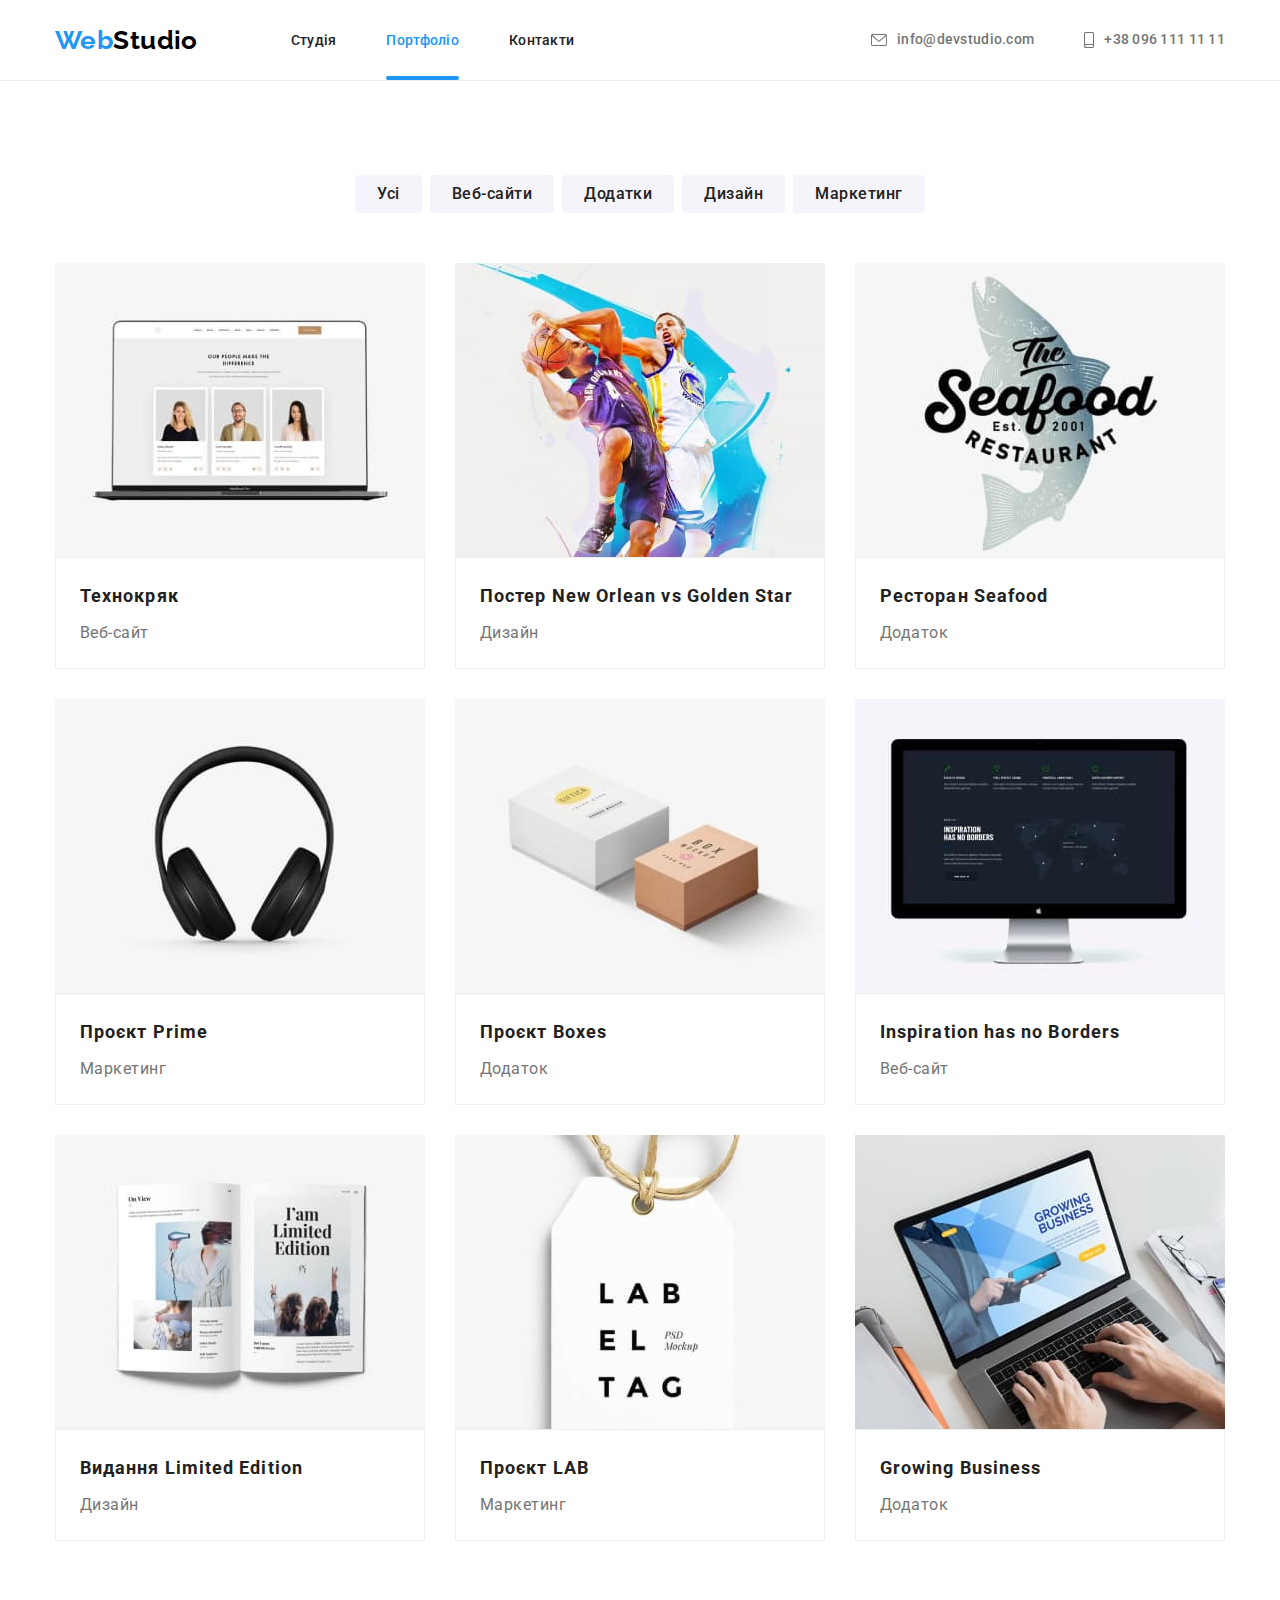
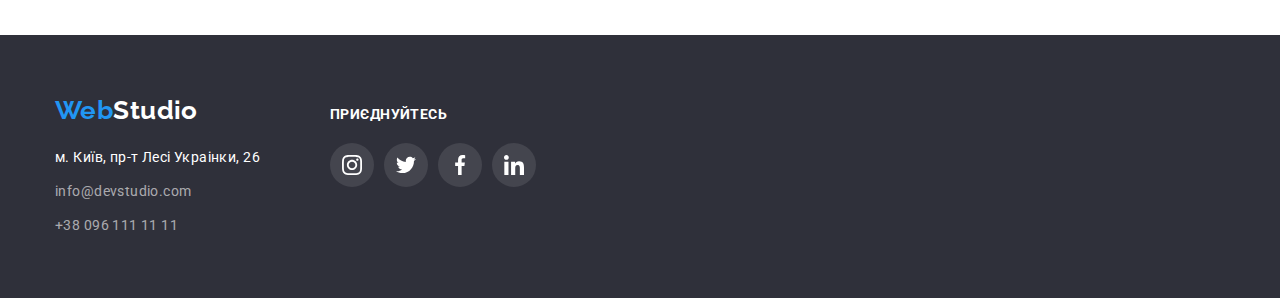
==== portfolio.html @ a572e268 "Initial commit" ====
<!DOCTYPE html>
<html lang="uk">
  <head>
    <meta charset="UTF-8" />
    <meta http-equiv="X-UA-Compatible" content="IE=edge" />
    <meta name="viewport" content="width=device-width, initial-scale=1.0" />
    <title>Portfolio</title>
    <link rel="preconnect" href="https://fonts.googleapis.com" />
    <link rel="preconnect" href="https://fonts.gstatic.com" crossorigin />
    <link href="https://fonts.googleapis.com/css2?family=Raleway:wght@700&family=Roboto:wght@400;500;700;900&display=swap" rel="stylesheet" />
    <link rel="stylesheet" href="https://cdnjs.cloudflare.com/ajax/libs/modern-normalize/1.1.0/modern-normalize.min.css" />
    <link rel="stylesheet" href="./css/style.css" />
  </head>

  <body>
    <header class="page-header">
      <div class="nav-container container">
        <nav class="nav">
          <a class="logo link" href="./index.html"><span>Web</span>Studio</a>
          <ul class="nav-link list">
            <li class="item"><a class="nav-link-item link" href="./index.html">Студія</a></li>
            <li class="item"><a class="nav-link-item link current" href="./portfolio.html">Портфоліо</a></li>
            <li class="item"><a class="nav-link-item link" href="#">Контакти</a></li>
          </ul>
        </nav>
        <ul class="contact list">
          <li class="item">
            <a class="contact-item link" href="mailto:info@devstudio.com" lang="en">
              <svg class="icon" width="16" height="12">
                <use href="./images/sprite.svg#icon-mail"></use>
              </svg>
              info@devstudio.com</a
            >
          </li>
          <li class="item">
            <a class="contact-item link" href="tel:+380961111111">
              <svg class="icon" width="10" height="16">
                <use href="./images/sprite.svg#icon-smartphone"></use>
              </svg>
              +38 096 111 11 11</a
            >
          </li>
        </ul>
      </div>
    </header>

    <main>
      <section class="filter">
        <div class="container">
          <h1 class="visually-hidden">Фільтр портфоліо</h1>
          <ul class="filter-list list">
            <li class="item"><button class="btn btn-filter" type="button">Усі</button></li>
            <li class="item">
              <button class="btn btn-filter" type="button">Веб-сайти</button>
            </li>
            <li class="item"><button class="btn btn-filter" type="button">Додатки</button></li>
            <li class="item"><button class="btn btn-filter" type="button">Дизайн</button></li>
            <li class="item">
              <button class="btn btn-filter" type="button">Маркетинг</button>
            </li>
          </ul>
          <ul class="cads-list list">
            <li class="item">
              <a class="cads-list-link link" href="#">
                <div class="cads-thumb">
                  <img src="./images/technocryck.jpg" width="370" alt="відкритий ноутбук, на екрані зображені фото картки" />
                  <div class="overley">
                    <p class="overley-text">
                      Ресурс пропонує комплексні пропозиції з різним рівнем функціоналу та сервісів. Все це дозволить відвідувачу отримати вичерпні відомості про компанію чи приватну особу.
                    </p>
                  </div>
                </div>
                <div class="cads-content">
                  <h2 class="cads-title">Технокряк</h2>
                  <p class="cads-text">Веб-сайт</p>
                </div>
              </a>
            </li>
            <li class="item">
              <a class="cads-list-link link" href="#">
                <div class="cads-thumb">
                  <img src="./images/poster.jpg" width="370" alt="два боскетболіста з м'ячем" />
                  <div class="overley">
                    <p class="overley-text">
                      Ресурс пропонує комплексні пропозиції з різним рівнем функціоналу та сервісів. Все це дозволить відвідувачу отримати вичерпні відомості про компанію чи приватну особу.
                    </p>
                  </div>
                </div>
                <div class="cads-content">
                  <h2 class="cads-title">Постер New Orlean vs Golden Star</h2>
                  <p class="cads-text">Дизайн</p>
                </div>
              </a>
            </li>
            <li class="item">
              <a class="cads-list-link link" href="#">
                <div class="cads-thumb">
                  <img src="./images/restoran.jpg" width="370" alt="силует риби - логотип ресторану" />
                  <div class="overley">
                    <p class="overley-text">
                      Ресурс пропонує комплексні пропозиції з різним рівнем функціоналу та сервісів. Все це дозволить відвідувачу отримати вичерпні відомості про компанію чи приватну особу.
                    </p>
                  </div>
                </div>
                <div class="cads-content">
                  <h2 class="cads-title">Ресторан Seafood</h2>
                  <p class="cads-text">Додаток</p>
                </div>
              </a>
            </li>
            <li class="item">
              <a class="cads-list-link link" href="#">
                <div class="cads-thumb">
                  <img src="./images/projectprime.jpg" width="370" alt="чоні навушники" />
                  <div class="overley">
                    <p class="overley-text">
                      Ресурс пропонує комплексні пропозиції з різним рівнем функціоналу та сервісів. Все це дозволить відвідувачу отримати вичерпні відомості про компанію чи приватну особу.
                    </p>
                  </div>
                </div>
                <div class="cads-content">
                  <h2 class="cads-title">Проєкт Prime</h2>
                  <p class="cads-text">Маркетинг</p>
                </div>
              </a>
            </li>
            <li class="item">
              <a class="cads-list-link link" href="#">
                <div class="cads-thumb">
                  <img src="./images/projectbox.jpg" width="370" alt="дві картонні коробочки білого та рожевого кольору" />
                  <div class="overley">
                    <p class="overley-text">
                      Ресурс пропонує комплексні пропозиції з різним рівнем функціоналу та сервісів. Все це дозволить відвідувачу отримати вичерпні відомості про компанію чи приватну особу.
                    </p>
                  </div>
                </div>
                <div class="cads-content">
                  <h2 class="cads-title">Проєкт Boxes</h2>
                  <p class="cads-text">Додаток</p>
                </div>
              </a>
            </li>
            <li class="item">
              <a class="cads-list-link link" href="#">
                <div class="cads-thumb">
                  <img src="./images/inspiration.jpg" width="370" alt="монітор коп'ютера" />
                  <div class="overley">
                    <p class="overley-text">
                      Ресурс пропонує комплексні пропозиції з різним рівнем функціоналу та сервісів. Все це дозволить відвідувачу отримати вичерпні відомості про компанію чи приватну особу.
                    </p>
                  </div>
                </div>
                <div class="cads-content">
                  <h2 class="cads-title">Inspiration has no Borders</h2>
                  <p class="cads-text">Веб-сайт</p>
                </div>
              </a>
            </li>
            <li class="item">
              <a class="cads-list-link link" href="#">
                <div class="cads-thumb">
                  <img src="./images/limitededition.jpg" width="370" alt="розгорнута книжка" />
                  <div class="overley">
                    <p class="overley-text">
                      Ресурс пропонує комплексні пропозиції з різним рівнем функціоналу та сервісів. Все це дозволить відвідувачу отримати вичерпні відомості про компанію чи приватну особу.
                    </p>
                  </div>
                </div>
                <div class="cads-content">
                  <h2 class="cads-title">Видання Limited Edition</h2>
                  <p class="cads-text">Дизайн</p>
                </div>
              </a>
            </li>
            <li class="item">
              <a class="cads-list-link link" href="#">
                <div class="cads-thumb">
                  <img src="./images/projectlab.jpg" width="370" alt="бирка білого кольору з написом" />
                  <div class="overley">
                    <p class="overley-text">
                      Ресурс пропонує комплексні пропозиції з різним рівнем функціоналу та сервісів. Все це дозволить відвідувачу отримати вичерпні відомості про компанію чи приватну особу.
                    </p>
                  </div>
                </div>
                <div class="cads-content">
                  <h2 class="cads-title">Проєкт LAB</h2>
                  <p class="cads-text">Маркетинг</p>
                </div>
              </a>
            </li>
            <li class="item">
              <a class="cads-list-link link" href="#">
                <div class="cads-thumb">
                  <img src="./images/growingbusiness.jpg" width="370" alt="людина працює за ноубуком" />
                  <div class="overley">
                    <p class="overley-text">
                      Ресурс пропонує комплексні пропозиції з різним рівнем функціоналу та сервісів. Все це дозволить відвідувачу отримати вичерпні відомості про компанію чи приватну особу.
                    </p>
                  </div>
                </div>
                <div class="cads-content">
                  <h2 class="cads-title">Growing Business</h2>
                  <p class="cads-text">Додаток</p>
                </div>
              </a>
            </li>
          </ul>
        </div>
      </section>
    </main>

    <footer class="footer">
      <div class="footer-page container">
        <div class="contact-box">
          <a class="footer-logo link" href="./index.html"><span>Web</span>Studio</a>
          <address>
            <ul class="footer-contact list">
              <li class="item">
                <a class="footer-contact-link link" href="https://goo.gl/maps/CPtrU1FHBa2aNyZL9" target="_blank" rel="noopener noreferrer nofollow">м. Київ, пр-т Лесі Украінки, 26</a>
              </li>
              <li class="item">
                <a class="footer-contact-item link" href="mailto:info@devstudio.com" lang="en">info@devstudio.com</a>
              </li>
              <li class="item">
                <a class="footer-contact-item link" href="tel:+380961111111">+38 096 111 11 11</a>
              </li>
            </ul>
          </address>
        </div>
        <div class="join">
          <p class="join-text">Приєднуйтесь</p>
          <ul class="social-link list">
            <li>
              <a class="link" href="#">
                <svg class="icon-social" width="20" height="20">
                  <use href="./images/sprite.svg#icon-instagram"></use>
                </svg>
              </a>
            </li>
            <li>
              <a class="link" href="#">
                <svg class="icon-social" width="20" height="20">
                  <use href="./images/sprite.svg#icon-twitter"></use>
                </svg>
              </a>
            </li>
            <li>
              <a class="link" href="#">
                <svg class="icon-social" width="20" height="20">
                  <use href="./images/sprite.svg#icon-facebook"></use>
                </svg>
              </a>
            </li>
            <li>
              <a class="link" href="#">
                <svg class="icon-social" width="20" height="20">
                  <use href="./images/sprite.svg#icon-linkedin"></use>
                </svg>
              </a>
            </li>
          </ul>
        </div>
      </div>
    </footer>
  </body>
</html>
---- css/style.css ----
:root {
  --brand-color: #212121;
  --secondary-color: #757575;
  --brand-bg-color: #2f303a;
  --secondary-bg-color: #ffffff;
  --accent-color: #2196f3;
  --footer-contact-item: rgba(255, 255, 255, 0.6);
  --bg-color-btn-filter: #f5f4fa;
  --bg-color-icon-box: #f5f4fa;
  --color-logo: #000000;
  --btn-service-hover: #188ce8;
  --border-cads: 1px solid #eeeeee;
  --icon: #afb1b8;

  --transition-duration: 250ms;
  --transition-timing-function: cubic-bezier(0.4, 0, 0.2, 1);
}

/* ----------common---------- */

body {
  font-family: "Roboto", sans-serif;
  font-size: 14px;
  letter-spacing: 0.03em;
  color: var(--brand-color);
  background-color: var(--secondary-bg-color);
}

h1,
h2,
h3,
h4,
h5,
h6,
p {
  margin: 0;
}

img {
  display: block;
  max-width: 100%;
  height: auto;
}

ul,
ol {
  padding: 0;
  margin: 0;
}

button {
  display: block;
  cursor: pointer;
  border: none;
  border-radius: 4px;
}

/* ----------service---------- */

.link {
  text-decoration: none;
}

.list {
  list-style-type: none;
}

.visually-hidden {
  position: absolute;
  white-space: nowrap;
  width: 1px;
  height: 1px;
  overflow: hidden;
  border: 0;
  padding: 0;
  clip: rect(0 0 0 0);
  clip-path: inset(50%);
  margin: -1px;
}

.container {
  width: 1200px;
  margin: 0 auto;
  padding: 0 15px;
}

/* ----------header---------- */

.page-header {
  background-color: var(--secondary-bg-color);
  border-bottom: 1px solid #ececec;
}

.nav-container {
  display: flex;
  height: 80px;
}

.nav-container .item {
  margin-right: 50px;
}

.nav-container .item:last-child {
  margin-right: 0px;
}

.nav,
.nav-link,
.contact {
  display: flex;
  padding: 0;
  align-items: center;
}

.contact {
  margin-left: auto;
}

.logo {
  display: block;
  margin-right: 93px;

  font-family: "Raleway", sans-serif;
  font-weight: 700;
  font-size: 26px;
  line-height: 1.19;
  color: var(--color-logo);
}

.logo > span {
  color: var(--accent-color);
}

.nav-link-item,
.contact-item {
  padding: 32px 0;
  font-weight: 500;
  line-height: 1.14;
  letter-spacing: 0.02em;
  color: var(--brand-color);

  transition: color var(--transition-duration) var(--transition-timing-function);
}

.contact-item {
  display: flex;
  align-items: center;
  color: var(--secondary-color);
}

.contact-item .icon {
  display: block;
  margin-right: 10px;
  fill: currentColor;
}

.contact-item:hover .icon,
.contact-item:focus .icon {
  fill: currentColor;
}

/* ----------hero---------- */

.hero {
  max-width: 1600px;
  height: 600px;
  padding: 200px 0;
  margin: 0 auto;
  text-align: center;
  background-image: linear-gradient(rgba(47, 48, 58, 0.4), rgba(47, 48, 58, 0.4)), url(../images/hero-bg.jpg);
  background-size: cover;
  background-repeat: no-repeat;
  background-position: center;
}

.hero-title {
  width: 696px;
  margin: auto;
  font-weight: 900;
  font-size: 44px;
  line-height: 1.36;
  text-align: center;
  letter-spacing: 0.06em;
  text-transform: uppercase;
  color: var(--secondary-bg-color);
}

.btn-servise {
  min-width: 216px;
  margin: 30px auto 0;
  padding: 10px 32px;

  font-family: inherit;
  font-weight: 700;
  font-size: 16px;
  line-height: 1.88;
  align-content: center;
  text-align: center;
  letter-spacing: 0.06em;

  color: var(--secondary-bg-color);
  background-color: var(--accent-color);
  border-radius: 4px;
  cursor: pointer;

  transition:  background-color var(--transition-duration) var(--transition-timing-function), box-shadow var(--transition-duration) var(--transition-timing-function);
}

.btn-servise:hover,
.btn-servise:focus {
  background-color: var(--btn-service-hover);
  box-shadow: 0px 4px 4px rgba(0, 0, 0, 0.15);
}

/* ----------advantages---------- */

.advantages {
  padding-top: 94px;
}

.advantages-list {
  display: flex;
  gap: 30px;
}

.advantages-list .item {
  width: calc((100% - 3 * 30px) / 4);
}

.icon-box {
  display: flex;
  justify-content: center;
  align-items: center;
  height: 120px;
  margin-bottom: 30px;
  background-color: var(--bg-color-icon-box);
  border-radius: 4px;
}

.icon-box .icon {
  width: 70px;
  height: 70px;
}

/* .advantages-list .item::before {
  content: "";
  display: block;
  height: 120px;
  margin-bottom: 30px;
  background-image: url(../images/advantages-astronaut.svg);
  background-size: 70 px;
  background-repeat: no-repeat;
  background-position: center;
  background-color: var(--bg-color-btn-filter);
} */

.advantages-list-title {
  margin-bottom: 10px;
  font-weight: 700;
  font-size: 14px;
  line-height: 1.14;
  text-transform: uppercase;
}

.advantages p {
  line-height: 1.71;
  color: var(--secondary-color);
}

/* ----------work---------- */

.work {
  padding-top: 94px;
  padding-bottom: 94px;
}
.work-title {
  margin: 0 auto 50px;
  font-weight: 700;
  font-size: 36px;
  line-height: 1.17;
  text-align: center;
}

.work-list {
  display: flex;
  gap: 30px;
}

.work-list .item {
  position: relative;
  width: calc((100% - 2 * 30px) / 3);
}

.work-text {
  position: absolute;
  bottom: 0;
  width: 100%;
  height: 70px;
  display: flex;
  justify-content: center;
  align-items: center;
  font-weight: 700;
    line-height: 1.14;
    text-transform: uppercase;
  color: var(--secondary-bg-color);
  background: rgba(47, 48, 58, 0.8);
}

/* ----------team---------- */

.team {
  padding: 94px 0;
  background-color: var(--bg-color-btn-filter);
}

.team-title {
  margin: 0 auto 50px;
  font-weight: 700;
  font-size: 36px;
  line-height: 1.17;
  text-align: center;
}

.team-list {
  display: flex;
  gap: 30px;
}

.team-list-item {
  width: calc((100% - 3 * 30px) / 4);
  background-color: var(--secondary-bg-color);
  box-shadow: 0px 1px 3px rgba(0, 0, 0, 0.12), 0px 1px 1px rgba(0, 0, 0, 0.14), 0px 2px 1px rgba(0, 0, 0, 0.2);
  border-radius: 0px 0px 4px 4px;
}

.team-content {
  padding: 30px 0;
}

.team-list-title {
  margin-bottom: 10px;
  text-align: center;
  font-weight: 500;
  font-size: 16px;
  line-height: 1.19;
}

.team-text {
  margin-bottom: 16px;
  text-align: center;
  font-size: 16px;
  line-height: 1.19;
  color: var(--secondary-color);
}

.social-link {
  display: flex;
  justify-content: center;
  gap: 10px;
}

.social-link .link {
  display: flex;
  justify-content: center;
  align-items: center;
  width: 44px;
  height: 44px;
  border-radius: 50%;
  color: var(--icon);

  transition:  background-color var(--transition-duration) var(--transition-timing-function), color var(--transition-duration) var(--transition-timing-function);
}

.icon-social {
  fill: currentColor;
}

.social-link .link:hover,
.social-link .link:focus {
  background-color: var(--accent-color);
  color: var(--secondary-bg-color);
}

/* ----------clients---------- */

.clients {
  padding: 94px 0;
}

.clients-title {
  font-weight: 700;
  font-size: 36px;
  line-height: 1.17;
  text-align: center;
  margin-bottom: 50px;
}

.clients-list {
  display: flex;
  gap: 30px;
}

.clients-list .link {
  display: flex;
  justify-content: center;
  align-items: center;
  width: 170px;
  height: 92px;
  border: 1px solid #afb1b8;
  border-radius: 4px;
  color: var(--icon);

  transition:  color var(--transition-duration) var(--transition-timing-function), border-color var(--transition-duration) var(--transition-timing-function);
}

.clients-list .link:hover,
.clients-list .link:focus {
  color: var(--accent-color);
  border-color: var(--accent-color);
}

.icon-company {
  fill: currentColor;
}

/* ----------filter---------- */

.filter {
  padding: 94px 0;
}

.filter-list {
  display: flex;
  justify-content: center;
  margin-bottom: 50px;
}

.filter-list .item {
  margin-right: 8px;
}

.filter-list .item:last-child {
  margin-right: 0;
}

.btn-filter {
  padding: 6px 22px;
  font-family: inherit;
  font-weight: 500;
  font-size: 16px;
  line-height: 1.62;
  text-align: center;
  letter-spacing: 0.03em;

  color: var(--brand-color);
  background-color: var(--bg-color-btn-filter);
  border-radius: 4px;
  border: none;
  cursor: pointer;

  transition:  box-shadow var(--transition-duration) var(--transition-timing-function), background-color var(--transition-duration) var(--transition-timing-function), color var(--transition-duration) var(--transition-timing-function);
  
}

.btn-filter:hover,
.btn-filter:focus {
  box-shadow: 0px 3px 1px rgba(0, 0, 0, 0.1), 0px 1px 2px rgba(0, 0, 0, 0.08), 0px 2px 2px rgba(0, 0, 0, 0.12);
  background-color: var(--accent-color);
  color: var(--secondary-bg-color);
}

/* ----------cads---------- */

.cads-list {
  display: flex;
  flex-wrap: wrap;
  gap: 30px;
}

.cads-list .item {
  width: calc((100% - 2 * 30px) / 3);
}

.cads-list-link {
  display: block;
  transition:  box-shadow var(--transition-duration) var(--transition-timing-function);
}

.cads-list-link:hover,
.cads-list-link:focus {
  box-shadow: 0px 1px 1px rgba(0, 0, 0, 0.12), 0px 4px 4px rgba(0, 0, 0, 0.06), 1px 4px 6px rgba(0, 0, 0, 0.16);
}

.cads-content {
  padding: 20px 24px;
  border: var(--border-cads);
}
.cads-title {
  margin-bottom: 4px;
  font-weight: 700;
  font-size: 18px;
  line-height: 2;
  letter-spacing: 0.06em;
  color: var(--brand-color);
}

.cads-text {
  font-size: 16px;
  line-height: 1.88;
  letter-spacing: 0.03em;
  color: var(--secondary-color);
}

/* ----------overley for cads---------- */

.cads-thumb {
  position: relative;
  overflow: hidden;
}

.overley {
  position: absolute;
  top: 0;
  left: 0;
  width: 100%;
  height: 100%;
  padding: 63px 24px;
  background: rgba(33, 150, 243, 0.9);
  transform: translatey(100%);
  transition: transform var(--transition-duration) var(--transition-timing-function);
}

.overley-text {
  font-size: 18px;
  line-height: 1.56;
  color: var(--secondary-bg-color);
}

.cads-list-link:hover .overley,
.cads-list-link:focus .overley {
  transform: translatey(0);
}

/* ----------footer---------- */

.footer {
  background-color: var(--brand-bg-color);
  padding: 60px 0;
}

.footer-page {
  display: flex;
  align-items: baseline;
}

.footer-logo {
  display: block;
  margin-bottom: 20px;
  font-family: "Raleway", sans-serif;
  font-weight: 700;
  font-size: 26px;
  line-height: 1.19;
  color: var(--secondary-bg-color);
}

.footer-logo > span {
  color: var(--accent-color);
}

.footer-contact {
  line-height: 1.71;
  font-style: normal;
}

.footer-contact .item:not(:last-child) {
  margin-bottom: 10px;
}

.footer-contact-link {
  line-height: 1.71;
  color: var(--secondary-bg-color);

  transition: color var(--transition-duration) var(--transition-timing-function);
}

.footer-contact-item {
  line-height: 1.71;
  color: var(--footer-contact-item);

  transition: color var(--transition-duration) var(--transition-timing-function);
}

.join {
  margin-left: 70px;
}

.join-text {
  margin-bottom: 20px;
  font-weight: 700;
  font-size: 14px;
  line-height: 1.14;
  text-transform: uppercase;
  color: var(--secondary-bg-color);
}

.join .link {
  color: var(--secondary-bg-color);
  background: rgba(255, 255, 255, 0.1);
}

.join .icon-social {
  fill: currentColor;
}

.join .link:hover,
.join .link:focus {
  background-color: var(--accent-color);
}

/* ----------backdrop---------- */

.backdrop {
  position: fixed;
  top: 0;
  left: 0;
  width: 100%;
  height: 100%;
  background: rgba(0, 0, 0, 0.2);
  opacity: 1;
  transition: opacity var(--transition-duration) var(--transition-timing-function);
}

.backdrop.is-hidden {
  opacity: 0;
  pointer-events: none;
}

/* ----------modal---------- */

.backdrop.is-hidden .modal {
  transform: translate(-50%, -50%) scale(0.8);
}

.modal {
  position: absolute;
  top: 50%;
  left: 50%;
  transform: translate(-50%, -50%) scale(1);

  width: 528px;
  height: 581px;

  background: var(--secondary-bg-color);
  box-shadow: 0px 1px 3px rgba(0, 0, 0, 0.12), 0px 1px 1px rgba(0, 0, 0, 0.14), 0px 2px 1px rgba(0, 0, 0, 0.2);
  border-radius: 4px;

  transition: transform var(--transition-duration) var(--transition-timing-function);
}

.btn-close {
  position: absolute;
  top: 8px;
  right: 8px;
  width: 30px;
  height: 30px;
  border-radius: 50%;
  background: transparent;
  border: 1px solid rgba(0, 0, 0, 0.1);
  transition: border-color var(--transition-duration) var(--transition-timing-function);
}

.btn-close:hover,
.btn-close:focus {
  border-color: var(--accent-color);
}

/* ----------effects---------- */

.nav-link-item:hover,
.nav-link-item:focus,
.contact-item:hover,
.contact-item:focus,
.footer-contact-link:hover,
.footer-contact-link:focus,
.footer-contact-item:hover,
.footer-contact-item:focus {
  color: var(--accent-color);
 }

.current {
  position: relative;
  color: var(--accent-color);
}

.current::after {
  position: absolute;
  bottom: 0;
  content: "";
  display: block;
  width: 100%;
  height: 4px;
  border-radius: 2px;
  background-color: var(--accent-color);
}
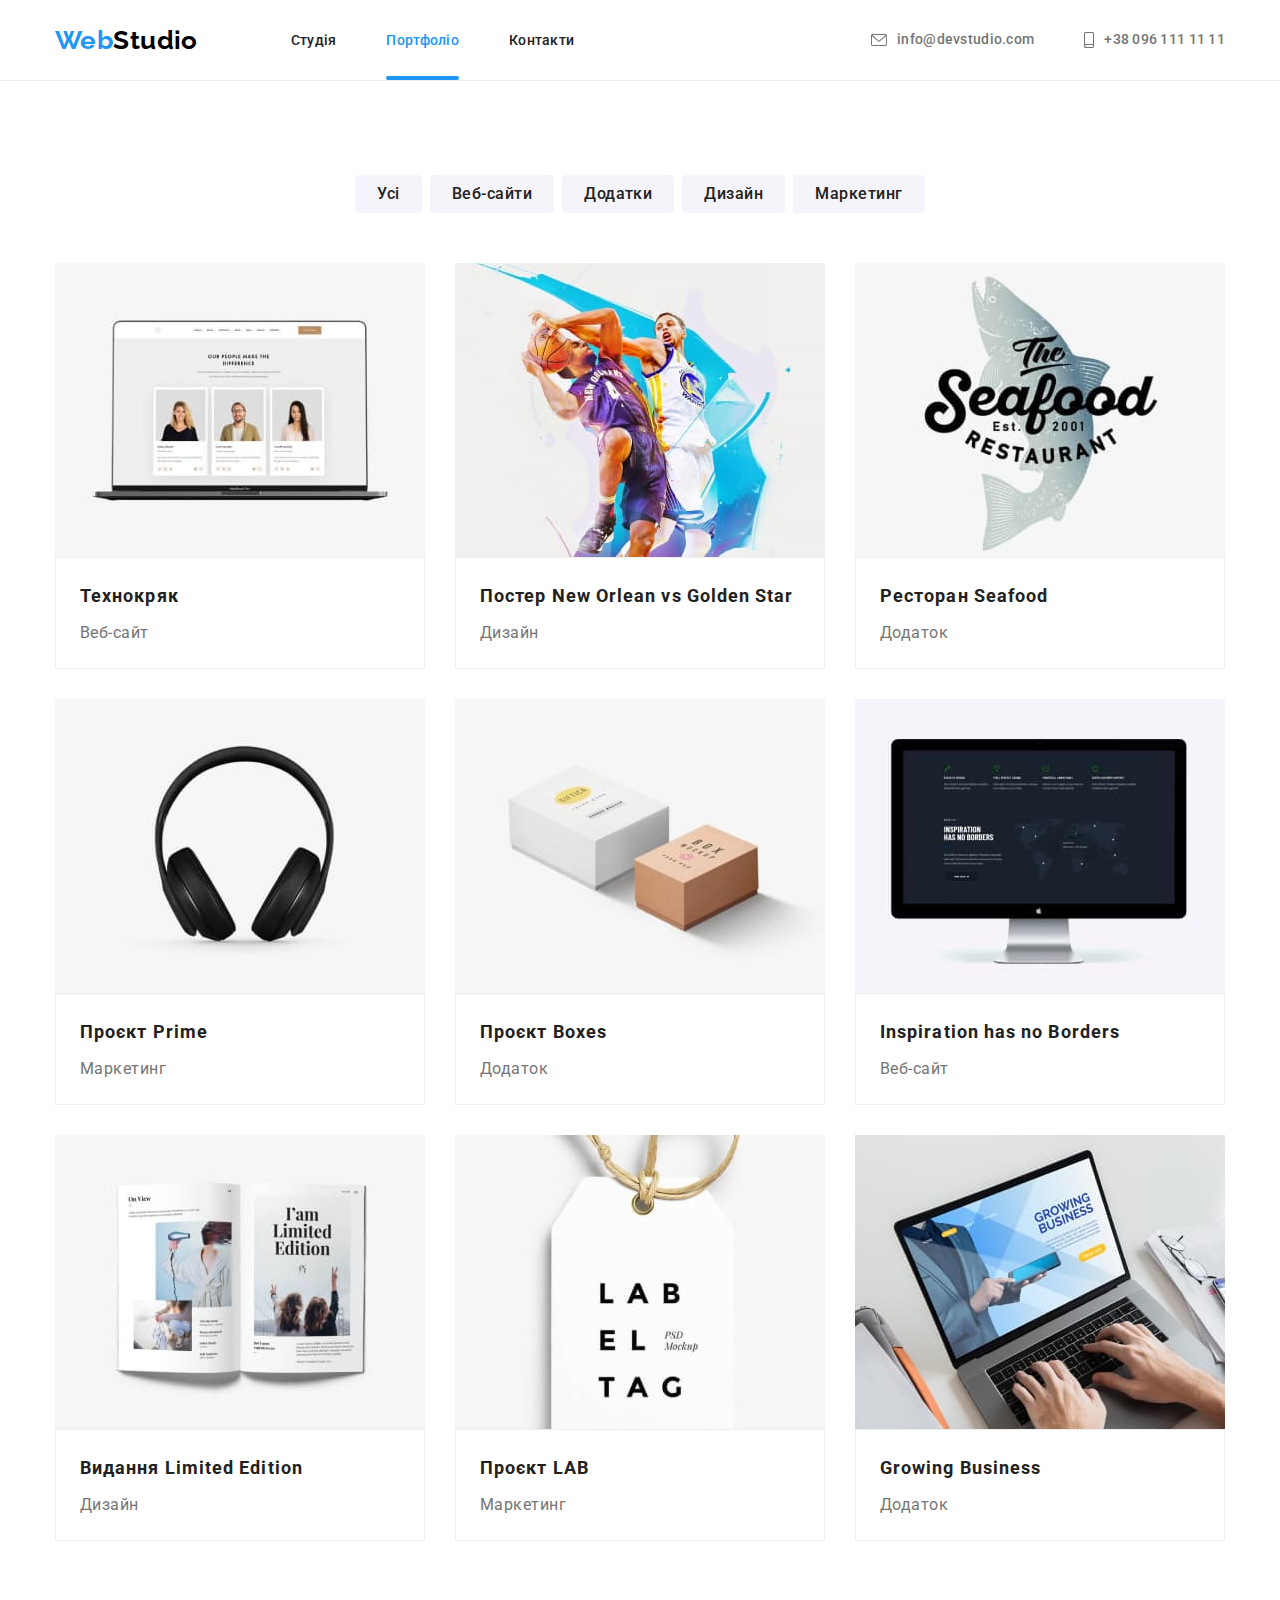
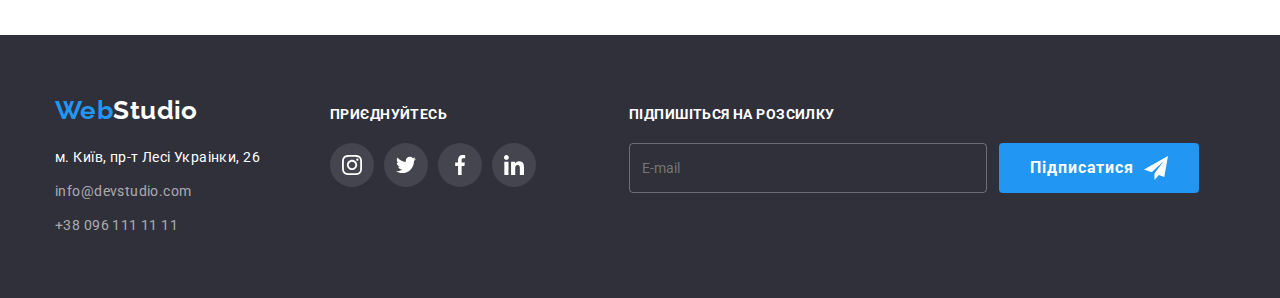
==== commit 382bd1bd: "created the form" ====
--- a/portfolio.html
+++ b/portfolio.html
@@ -260,6 +260,20 @@
             </li>
           </ul>
         </div>
+        <div class="subscribe">
+          <p class="subscribe-text">Підпишіться на розсилку</p>
+          <form action="" autocomplete="off">
+            <div class="subscribe-wrapper">
+              <input class="input-subscribe" type="email" name="mail" placeholder="E-mail" />
+              <button class="btn-subscribe" type="submit">
+                Підписатися
+                <svg class="icon-social" width="24" height="24">
+                  <use href="./images/sprite.svg#icon-send"></use>
+                </svg>
+              </button>
+            </div>
+          </form>
+        </div>
       </div>
     </footer>
   </body>
--- a/css/style.css
+++ b/css/style.css
@@ -201,9 +201,8 @@
   color: var(--secondary-bg-color);
   background-color: var(--accent-color);
   border-radius: 4px;
-  cursor: pointer;
-
-  transition:  background-color var(--transition-duration) var(--transition-timing-function), box-shadow var(--transition-duration) var(--transition-timing-function);
+
+  transition: background-color var(--transition-duration) var(--transition-timing-function), box-shadow var(--transition-duration) var(--transition-timing-function);
 }
 
 .btn-servise:hover,
@@ -300,8 +299,8 @@
   justify-content: center;
   align-items: center;
   font-weight: 700;
-    line-height: 1.14;
-    text-transform: uppercase;
+  line-height: 1.14;
+  text-transform: uppercase;
   color: var(--secondary-bg-color);
   background: rgba(47, 48, 58, 0.8);
 }
@@ -368,7 +367,7 @@
   border-radius: 50%;
   color: var(--icon);
 
-  transition:  background-color var(--transition-duration) var(--transition-timing-function), color var(--transition-duration) var(--transition-timing-function);
+  transition: background-color var(--transition-duration) var(--transition-timing-function), color var(--transition-duration) var(--transition-timing-function);
 }
 
 .icon-social {
@@ -410,7 +409,7 @@
   border-radius: 4px;
   color: var(--icon);
 
-  transition:  color var(--transition-duration) var(--transition-timing-function), border-color var(--transition-duration) var(--transition-timing-function);
+  transition: color var(--transition-duration) var(--transition-timing-function), border-color var(--transition-duration) var(--transition-timing-function);
 }
 
 .clients-list .link:hover,
@@ -456,10 +455,9 @@
   background-color: var(--bg-color-btn-filter);
   border-radius: 4px;
   border: none;
-  cursor: pointer;
-
-  transition:  box-shadow var(--transition-duration) var(--transition-timing-function), background-color var(--transition-duration) var(--transition-timing-function), color var(--transition-duration) var(--transition-timing-function);
-  
+
+  transition: box-shadow var(--transition-duration) var(--transition-timing-function), background-color var(--transition-duration) var(--transition-timing-function),
+    color var(--transition-duration) var(--transition-timing-function);
 }
 
 .btn-filter:hover,
@@ -483,7 +481,7 @@
 
 .cads-list-link {
   display: block;
-  transition:  box-shadow var(--transition-duration) var(--transition-timing-function);
+  transition: box-shadow var(--transition-duration) var(--transition-timing-function);
 }
 
 .cads-list-link:hover,
@@ -594,7 +592,8 @@
   margin-left: 70px;
 }
 
-.join-text {
+.join-text,
+.subscribe-text {
   margin-bottom: 20px;
   font-weight: 700;
   font-size: 14px;
@@ -615,6 +614,57 @@
 .join .link:hover,
 .join .link:focus {
   background-color: var(--accent-color);
+}
+
+.subscribe {
+  margin-left: 93px;
+}
+
+.subscribe-wrapper {
+  display: flex;
+  gap: 12px;
+  height: 50px;
+}
+
+.input-subscribe {
+  min-width: 358px;
+  padding: 16px 12px;
+  background-color: inherit;
+  color: var(--footer-contact-item);
+  border: 1px solid rgba(255, 255, 255, 0.3);
+  border-radius: 4px;
+  /* outline: none; */
+}
+
+/* .input-subscribe:not(:placeholder-shown) {
+border: 1px solid var(--accent-color);
+} */
+
+.btn-subscribe {
+  display: flex;
+  justify-content: center;
+  align-items: center;
+  gap: 10px;
+  min-width: 200px;
+
+  font-family: inherit;
+  font-weight: 700;
+  font-size: 16px;
+  line-height: 1.88;
+  align-content: center;
+  text-align: center;
+  letter-spacing: 0.06em;
+  border-radius: 4px;
+  color: var(--secondary-bg-color);
+  background-color: var(--accent-color);
+
+  transition: background-color var(--transition-duration) var(--transition-timing-function), box-shadow var(--transition-duration) var(--transition-timing-function);
+}
+
+.btn-subscribe:hover,
+.btn-subscribe:focus {
+  background-color: var(--btn-service-hover);
+  box-shadow: 0px 4px 4px rgba(0, 0, 0, 0.15);
 }
 
 /* ----------backdrop---------- */
@@ -649,6 +699,7 @@
 
   width: 528px;
   height: 581px;
+  padding: 40px;
 
   background: var(--secondary-bg-color);
   box-shadow: 0px 1px 3px rgba(0, 0, 0, 0.12), 0px 1px 1px rgba(0, 0, 0, 0.14), 0px 2px 1px rgba(0, 0, 0, 0.2);
@@ -674,6 +725,126 @@
   border-color: var(--accent-color);
 }
 
+/* ----------form---------- */
+
+.form-text {
+  margin-bottom: 12px;
+  font-weight: 700;
+  font-size: 20px;
+  line-height: 1.15;
+  text-align: center;
+  color: #212121;
+}
+
+.form-field {
+  margin-bottom: 10px;
+}
+
+.input-wrapper:focus-within > .form-input {
+  border: 1px solid var(--accent-color);
+  outline: none;
+}
+
+.input-wrapper:focus-within > .form-icon {
+  fill: var(--accent-color);
+}
+
+.form-label {
+  margin-bottom: 4px;
+  font-size: 12px;
+  line-height: 1.67;
+  letter-spacing: 0.01em;
+  color: var(--secondary-color);
+}
+
+.input-wrapper {
+  position: relative;
+}
+
+.form-input {
+  width: 448px;
+  height: 40px;
+  border: 1px solid rgba(33, 33, 33, 0.2);
+  border-radius: 4px;
+  padding-left: 42px;
+}
+.form-icon {
+  position: absolute;
+  top: 50%;
+  left: 12px;
+  transform: translateY(-50%);
+}
+
+.form-input.comment {
+  height: 120px;
+  padding: 12px 16px;
+  resize: none;
+}
+
+.label-checkbox {
+  display: flex;
+  align-items: center;
+  margin-top: 20px;
+  margin-bottom: 30px;
+  font-family: "Roboto";
+  font-style: normal;
+  font-weight: 400;
+  font-size: 14px;
+  line-height: 1.71;
+  color: var(--secondary-color);
+}
+
+.label-checkbox > a {
+  color: var(--accent-color);
+}
+
+.input-checkbox {
+  /* -webkit-appearance: none;
+  -moz-appearance: none;
+  appearance: none;
+  position: absolute; */
+
+  /* position: absolute;
+  white-space: nowrap;
+  width: 1px;
+  height: 1px;
+  overflow: hidden;
+  border: 0;
+  padding: 0;
+  clip: rect(0 0 0 0);
+  clip-path: inset(50%);
+  margin: -1px; */
+}
+
+.btn-send {
+  display: flex;
+  justify-content: center;
+  align-items: center;
+  min-width: 200px;
+  min-height: 50px;
+  margin-left: auto;
+  margin-right: auto;
+
+  font-family: inherit;
+  font-weight: 700;
+  font-size: 16px;
+  line-height: 1.88;
+  align-content: center;
+  text-align: center;
+  letter-spacing: 0.06em;
+  border-radius: 4px;
+  color: var(--secondary-bg-color);
+  background-color: var(--accent-color);
+
+  transition: background-color var(--transition-duration) var(--transition-timing-function), box-shadow var(--transition-duration) var(--transition-timing-function);
+}
+
+.btn-send:hover,
+.btn-send:focus {
+  background-color: var(--btn-service-hover);
+  box-shadow: 0px 4px 4px rgba(0, 0, 0, 0.15);
+}
+
 /* ----------effects---------- */
 
 .nav-link-item:hover,
@@ -685,7 +856,7 @@
 .footer-contact-item:hover,
 .footer-contact-item:focus {
   color: var(--accent-color);
- }
+}
 
 .current {
   position: relative;
